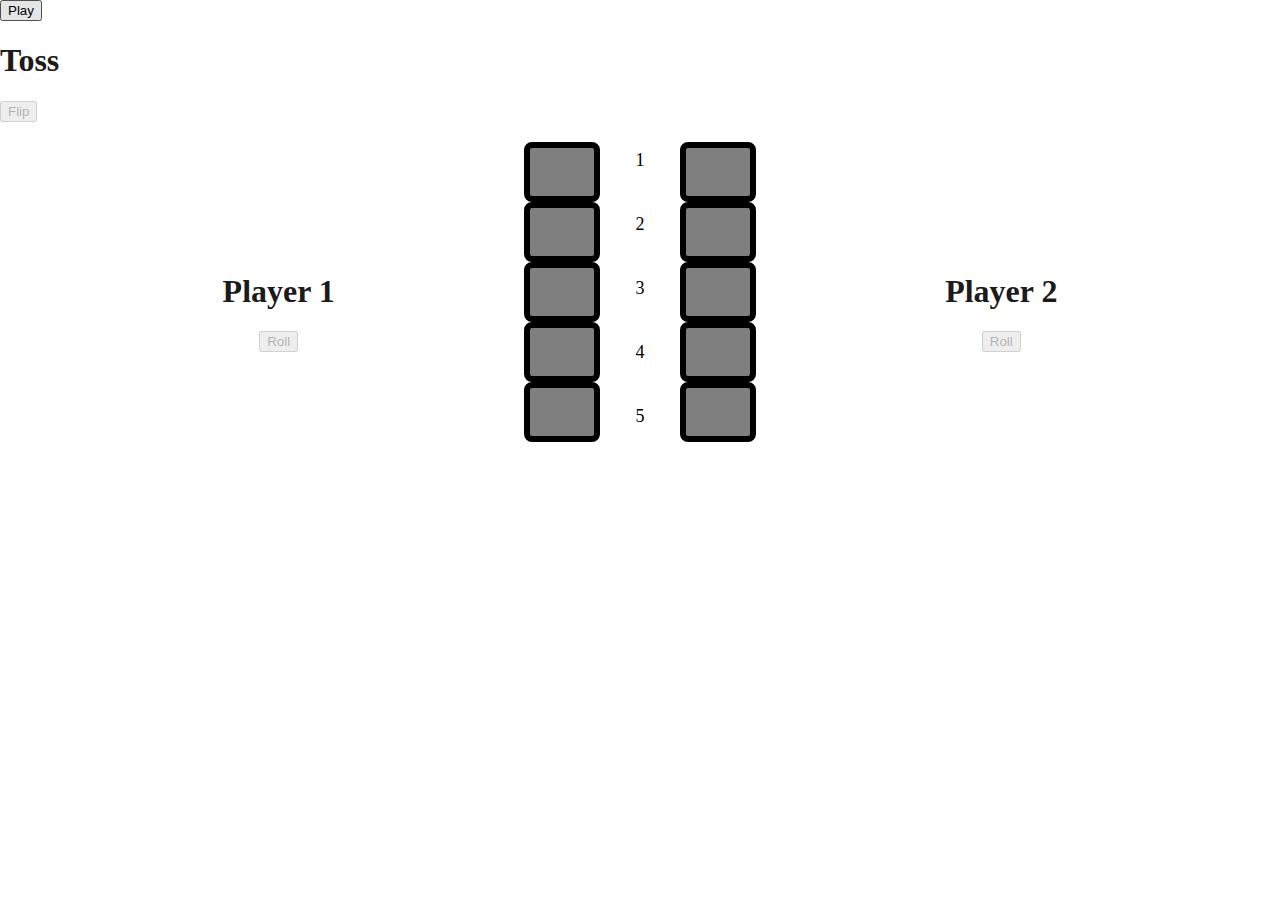
==== basic.html @ 909d7737 "minor reformat" ====
<!DOCTYPE html>
<html lang="en">
<head>
  <meta charset=utf-8>
  <title>Fortunate Humanae</title>
  <link rel="stylesheet" href="style.css">
  <meta name="viewport" content= "width=device-width, initial-scale=1.0">

</head>
<body>
  <button id="play" onclick="start()">Play</button>
  <div>
    <h1>Toss</h1>
    <button disabled id="tossbut"> Flip </button>
    <h2 id="toss"></h2>
  </div>
  <div id="gamebox">
    <div class="playarea">
      <h1>Player 1</h1>
      <button id="p1" disabled="">Roll</button>
    </div>
    <div id="gamegrid">
      <div>
        <div class='tile' id= 0 >
          <img id = 10 >
        </div>
        <div class='tile' id= 1 >
          <img id = 11 >
        </div>
        <div class='tile' id= 2 >
          <img id = 12 >
        </div>
        <div class='tile' id= 3 >
          <img id = 13 >
        </div>
        <div class='tile' id= 4 >
          <img id = 14 >
        </div>
      </div>
      <div>
        <div class='no' id= 10 >1
        </div>
        <div class='no' id= 11 >2
        </div>
        <div class='no' id= 12 >3
        </div>
        <div class='no' id= 13 >4
        </div>
        <div class='no' id= 14 >5
        </div>
      </div>
      <div>
        <div class='tile' id= 5 >
          <img id = 15 >
        </div>
        <div class='tile' id= 6 >
          <img id = 16 >
        </div>
        <div class='tile' id= 7 >
          <img id = 17 >
        </div>
        <div class='tile' id= 8 >
          <img id = 18 >
        </div>
        <div class='tile' id= 9 >
          <img id = 19 >
        </div>
      </div>
    </div>
    <div class="playarea">
      <h1>Player 2</h1>
      <button id="p2" disabled>Roll</button>
    </div>
  </div>
  <script src="script.js"></script>
</body>
---- style.css ----
html, body{
    color: rgb(29, 26, 26);
    margin: 0px;
    padding: 0px;
    scroll-behavior: smooth;

}

#gamebox{
    display: flex;
    align-items: center;
    justify-content: space-around;
    max-width: 80%;
    margin: 0 auto;
}

.playarea{
    display: flex;
    flex-flow: column wrap;
    justify-content: center;
    align-items: center;
}

#gamegrid{

    width: min-content;
    display: grid;
    grid-template-columns: auto auto auto auto auto;
    justify-content: space-around;
}


@media (max-width: 600px){
    #gamebox{flex-flow: column wrap;}   
}

@media (min-width: 600px){
    #gamebox{flex-flow: row wrap;}   
}

.tile{
    border: .4rem solid black;
    border-radius: .5rem;
    width: 4rem;
    height: 3rem;
    font-size: 1.5rem;
    transition: all 0.8s ease;
    text-align: center;
    color: white;
    background: rgba(0,0,0,0.5);
    font-size: large;
}

.no{
    border: .5rem solid white;
    border-radius: .5rem;
    width: 4rem;
    height: 3rem;
    font-size: 1.5rem;
    transition: all 0.8s ease;
    text-align: center;
    color: black;
    font-size: large;
}

div img{
    max-width: 100%;
    max-height: 100%;
}
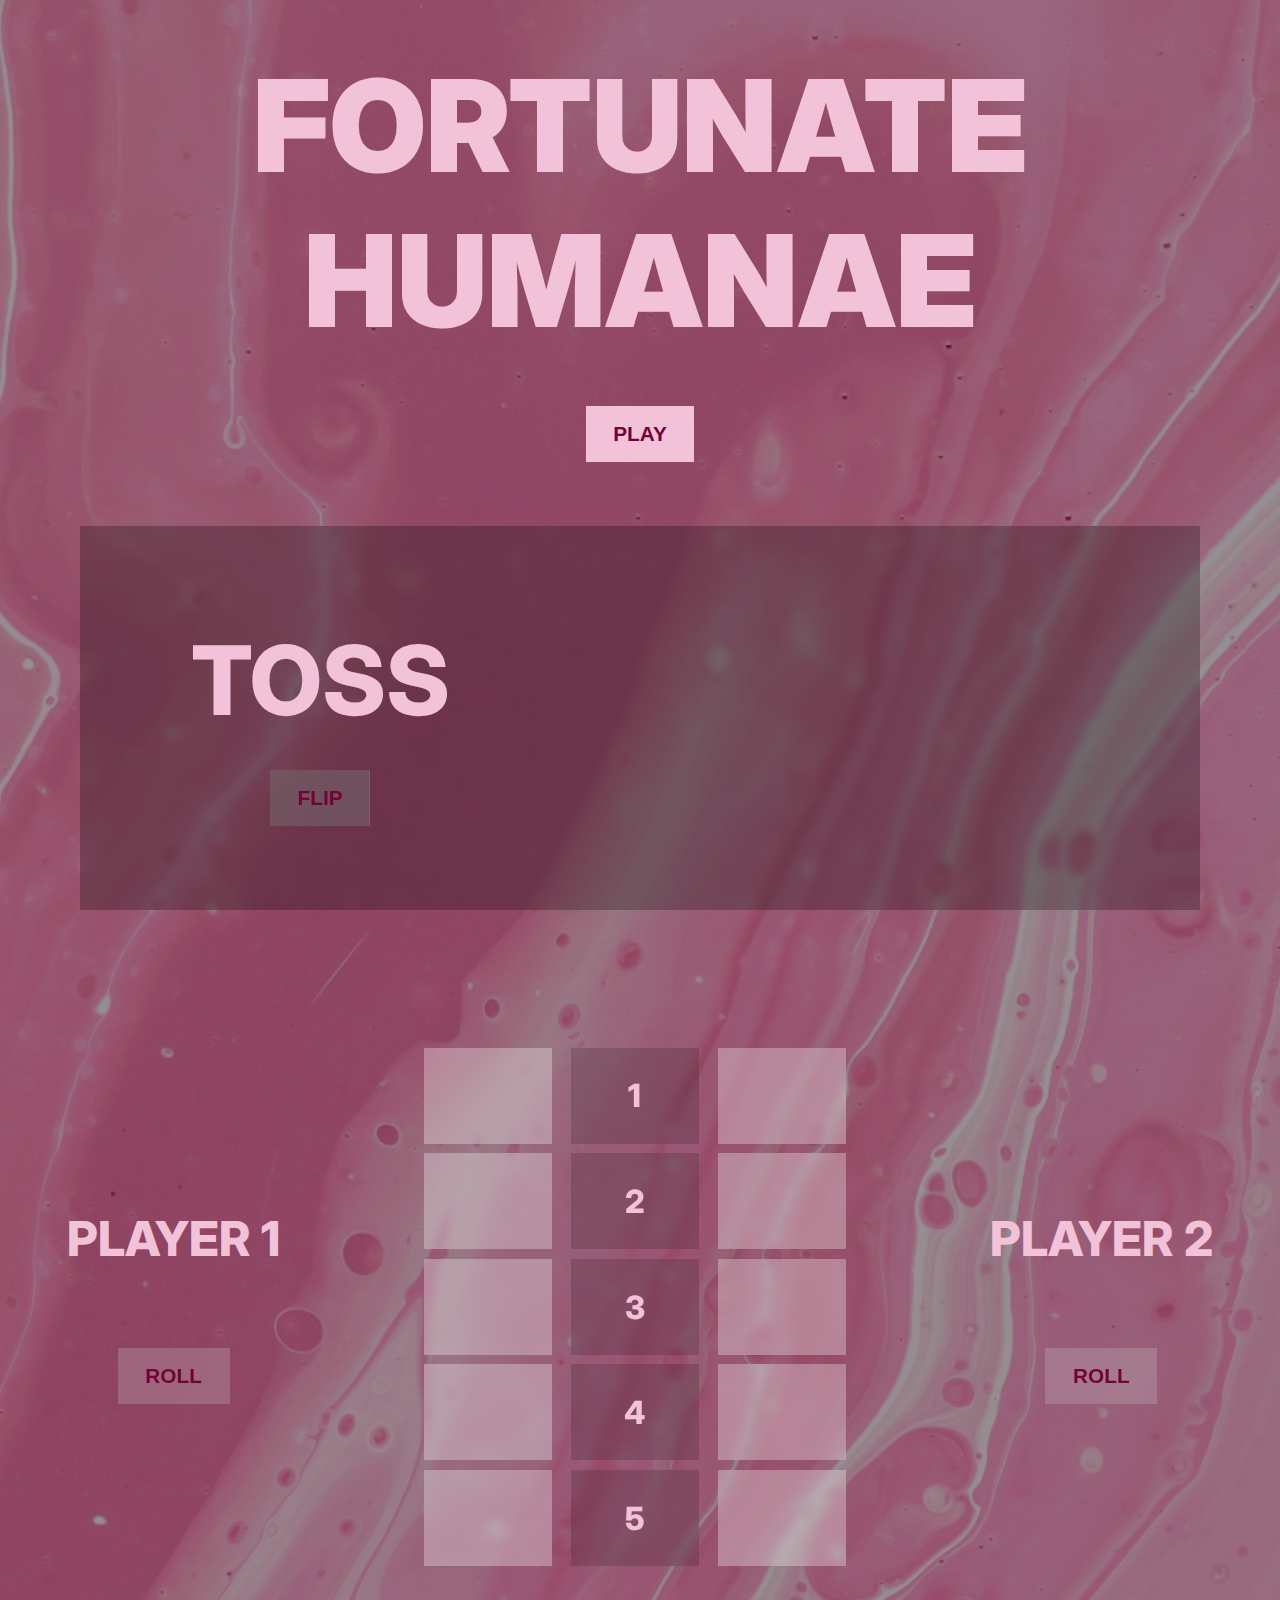
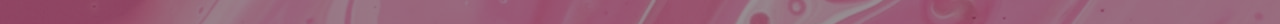
==== commit d43d80da: "final" ====
--- a/basic.html
+++ b/basic.html
@@ -1,76 +1,81 @@
 <!DOCTYPE html>
 <html lang="en">
-<head>
-  <meta charset=utf-8>
-  <title>Fortunate Humanae</title>
-  <link rel="stylesheet" href="style.css">
-  <meta name="viewport" content= "width=device-width, initial-scale=1.0">
+  <head>
+    <meta charset="utf-8" />
+    <title>Fortunate Humanae</title><link rel="preconnect" href="https://fonts.googleapis.com">
+    <link rel="preconnect" href="https://fonts.gstatic.com" crossorigin>
+    <link href="https://fonts.googleapis.com/css2?family=Inter:wght@300;400;500;600;700;800;900&display=swap" rel="stylesheet">
+    <link rel="stylesheet" href="style.css" />
+    <meta name="viewport" content="width=device-width, initial-scale=1.0" />
+  </head>
+  <body>
+    <div class="topdiv">
+      <div class="headdiv">
+        <h1 class="forthum">FORTUNATE<br>HUMANAE</h1>
+        <button id="play" onclick="start()">PLAY</button>
+      </div>
+      <div class="tossdiv">
+          <h1 id="tossh1">TOSS</h1>
+          <button disabled id="tossbut">FLIP</button>
+          <h2 id="toss"></h2>
+      </div>
+    </div>
+    <div id="gamebox">
+      <div class="playarea">
+        <h3 class="playareah3">Player 1</h1>
+        <button id="p1" disabled="">ROLL</button>
 
-</head>
-<body>
-  <button id="play" onclick="start()">Play</button>
-  <div>
-    <h1>Toss</h1>
-    <button disabled id="tossbut"> Flip </button>
-    <h2 id="toss"></h2>
-  </div>
-  <div id="gamebox">
-    <div class="playarea">
-      <h1>Player 1</h1>
-      <button id="p1" disabled="">Roll</button>
     </div>
-    <div id="gamegrid">
-      <div>
-        <div class='tile' id= 0 >
-          <img id = 10 >
+      <div id="gamegrid">
+        <div>
+          <div class="tile" id="0">
+            <img id="10" />
+          </div>
+          <div class="tile" id="1">
+            <img id="11" />
+          </div>
+          <div class="tile" id="2">
+            <img id="12" />
+          </div>
+          <div class="tile" id="3">
+            <img id="13" />
+          </div>
+          <div class="tile" id="4">
+            <img id="14" />
+          </div>
         </div>
-        <div class='tile' id= 1 >
-          <img id = 11 >
+        <div>
+          <div class="no" id="10">1</div>
+          <div class="no" id="11">2</div>
+          <div class="no" id="12">3</div>
+          <div class="no" id="13">4</div>
+          <div class="no" id="14">5</div>
         </div>
-        <div class='tile' id= 2 >
-          <img id = 12 >
-        </div>
-        <div class='tile' id= 3 >
-          <img id = 13 >
-        </div>
-        <div class='tile' id= 4 >
-          <img id = 14 >
+        <div>
+          <div class="tile" id="5">
+            <img id="15" />
+          </div>
+          <div class="tile" id="6">
+            <img id="16" />
+          </div>
+          <div class="tile" id="7">
+            <img id="17" />
+          </div>
+          <div class="tile" id="8">
+            <img id="18" />
+          </div>
+          <div class="tile" id="9">
+            <img id="19" />
+          </div>
         </div>
       </div>
-      <div>
-        <div class='no' id= 10 >1
-        </div>
-        <div class='no' id= 11 >2
-        </div>
-        <div class='no' id= 12 >3
-        </div>
-        <div class='no' id= 13 >4
-        </div>
-        <div class='no' id= 14 >5
-        </div>
-      </div>
-      <div>
-        <div class='tile' id= 5 >
-          <img id = 15 >
-        </div>
-        <div class='tile' id= 6 >
-          <img id = 16 >
-        </div>
-        <div class='tile' id= 7 >
-          <img id = 17 >
-        </div>
-        <div class='tile' id= 8 >
-          <img id = 18 >
-        </div>
-        <div class='tile' id= 9 >
-          <img id = 19 >
-        </div>
-      </div>
+
+      <div class="playarea">
+        <h3 class="playareah3">Player 2</h1>
+        <button id="p2" disabled>ROLL</button>
+
     </div>
-    <div class="playarea">
-      <h1>Player 2</h1>
-      <button id="p2" disabled>Roll</button>
     </div>
-  </div>
-  <script src="script.js"></script>
-</body>+    <script src="script.js"></script>
+  </body>
+</html>--- a/style.css
+++ b/style.css
@@ -1,69 +1,136 @@
-html, body{
-    color: rgb(29, 26, 26);
-    margin: 0px;
-    padding: 0px;
-    scroll-behavior: smooth;
-
-}
-
-#gamebox{
-    display: flex;
-    align-items: center;
-    justify-content: space-around;
-    max-width: 80%;
-    margin: 0 auto;
-}
-
-.playarea{
-    display: flex;
-    flex-flow: column wrap;
-    justify-content: center;
-    align-items: center;
-}
-
-#gamegrid{
-
-    width: min-content;
-    display: grid;
-    grid-template-columns: auto auto auto auto auto;
-    justify-content: space-around;
-}
-
-
-@media (max-width: 600px){
-    #gamebox{flex-flow: column wrap;}   
-}
-
-@media (min-width: 600px){
-    #gamebox{flex-flow: row wrap;}   
-}
-
-.tile{
-    border: .4rem solid black;
-    border-radius: .5rem;
-    width: 4rem;
-    height: 3rem;
-    font-size: 1.5rem;
-    transition: all 0.8s ease;
+body {
+    margin: 0;
+    overflow-x: hidden;
+    font-size: 16px;
     text-align: center;
-    color: white;
-    background: rgba(0,0,0,0.5);
-    font-size: large;
-}
-
-.no{
-    border: .5rem solid white;
-    border-radius: .5rem;
-    width: 4rem;
-    height: 3rem;
-    font-size: 1.5rem;
-    transition: all 0.8s ease;
-    text-align: center;
-    color: black;
-    font-size: large;
-}
-
-div img{
-    max-width: 100%;
-    max-height: 100%;
-}+    color: #F2C2D8;
+    background-color: #730237;
+    font-family: "Inter", sans-serif;
+    background: rgba(0, 0, 0, 0.4) url("./assets/topdiv.jpeg");
+    background-blend-mode: darken;
+    text-transform: uppercase;
+  }
+  h1 {
+    margin: 1.5rem 1.5rem 3rem;
+    font-size: 8rem;
+    font-weight: 900;
+  }
+  h2 {
+    margin: 1.5rem;
+    font-size: 4rem;
+    font-weight: 800;
+  }
+  h3 {
+      margin: 0 0 5rem;
+      font-size: 3rem;
+      font-weight: 800;
+  }
+  button {
+    margin: 0;
+    padding: 1rem 1.7rem;
+    color: #730237;
+    font-size: 1.3rem;
+    font-weight: 700;
+    background-color: #F2C2D8;
+    border: 0;
+  }
+  button:hover {
+    background-color: #F279B2;
+  }
+  button:disabled {
+      background: rgba(203, 203, 203, 0.25);
+      backdrop-filter: blur(8px);   
+  }
+  .topdiv {
+    margin: 0;
+    padding: 1.5rem 5rem 5rem;
+  }
+  #play {
+      margin: 0 0 4rem;
+  }
+  .tossdiv {
+      margin: 0;
+      height: 20rem;
+      padding: 2rem 3rem;
+      background: rgba(0,0,0,0.25);
+      backdrop-filter: blur(4px);   
+  }
+  #tossh1, #tossbut {
+      margin: 1rem;
+      position: relative;
+      right: 20rem;
+      top: 3rem;
+  }
+  #tossh1 {
+      font-weight: 800;
+      font-size: 6rem;
+  }
+  #toss {
+      position: relative;
+      left: 20rem;
+      bottom: 11rem;
+  }
+  #p1, #p2 {
+      width: 7rem;
+  }
+  /* LOLOLOLLOLLOLLLOLLOLLOOLOLOLOLOLOLOLOLOLOLOLOLLOOL */
+  
+  #gamebox{
+      display: flex;
+      align-items: center;
+      justify-content: space-around;
+      max-width: 120%;
+      margin: 3rem auto;
+  }
+  
+  .playarea{
+      display: flex;
+      flex-flow: column wrap;
+      justify-content: center;
+      align-items: center;
+  }
+  
+  #gamegrid{
+      width: min-content;
+      display: grid;
+      grid-template-columns: auto auto auto auto auto;
+      justify-content: space-around;
+  }
+  
+  
+  @media (max-width: 600px){
+      #gamebox{flex-flow: column wrap;}   
+  }
+  
+  @media (min-width: 600px){
+      #gamebox{flex-flow: row wrap;}   
+  }
+  
+  .tile{
+      margin: 0.6rem;
+      width: 8rem;
+      height: 6rem;
+      font-size: 1.5rem;
+      transition: all 0.8s ease;
+      text-align: center;
+      color: white;
+      background: rgba(255,255,255,0.3);
+      backdrop-filter: blur(4px);
+  }
+  
+  .no{
+      background: rgba(0,0,0,0.15);
+      backdrop-filter: blur(4px);
+      padding: 1.8rem 0 0 0;
+      margin: 0.6rem;
+      width: 8rem;
+      height: 4.2rem;
+      font-size: 2rem;
+      font-weight: 800;
+      transition: all 0.8s ease;
+      text-align: center;
+  }
+  div img{
+      max-width: 100%;
+      max-height: 100%;
+  }